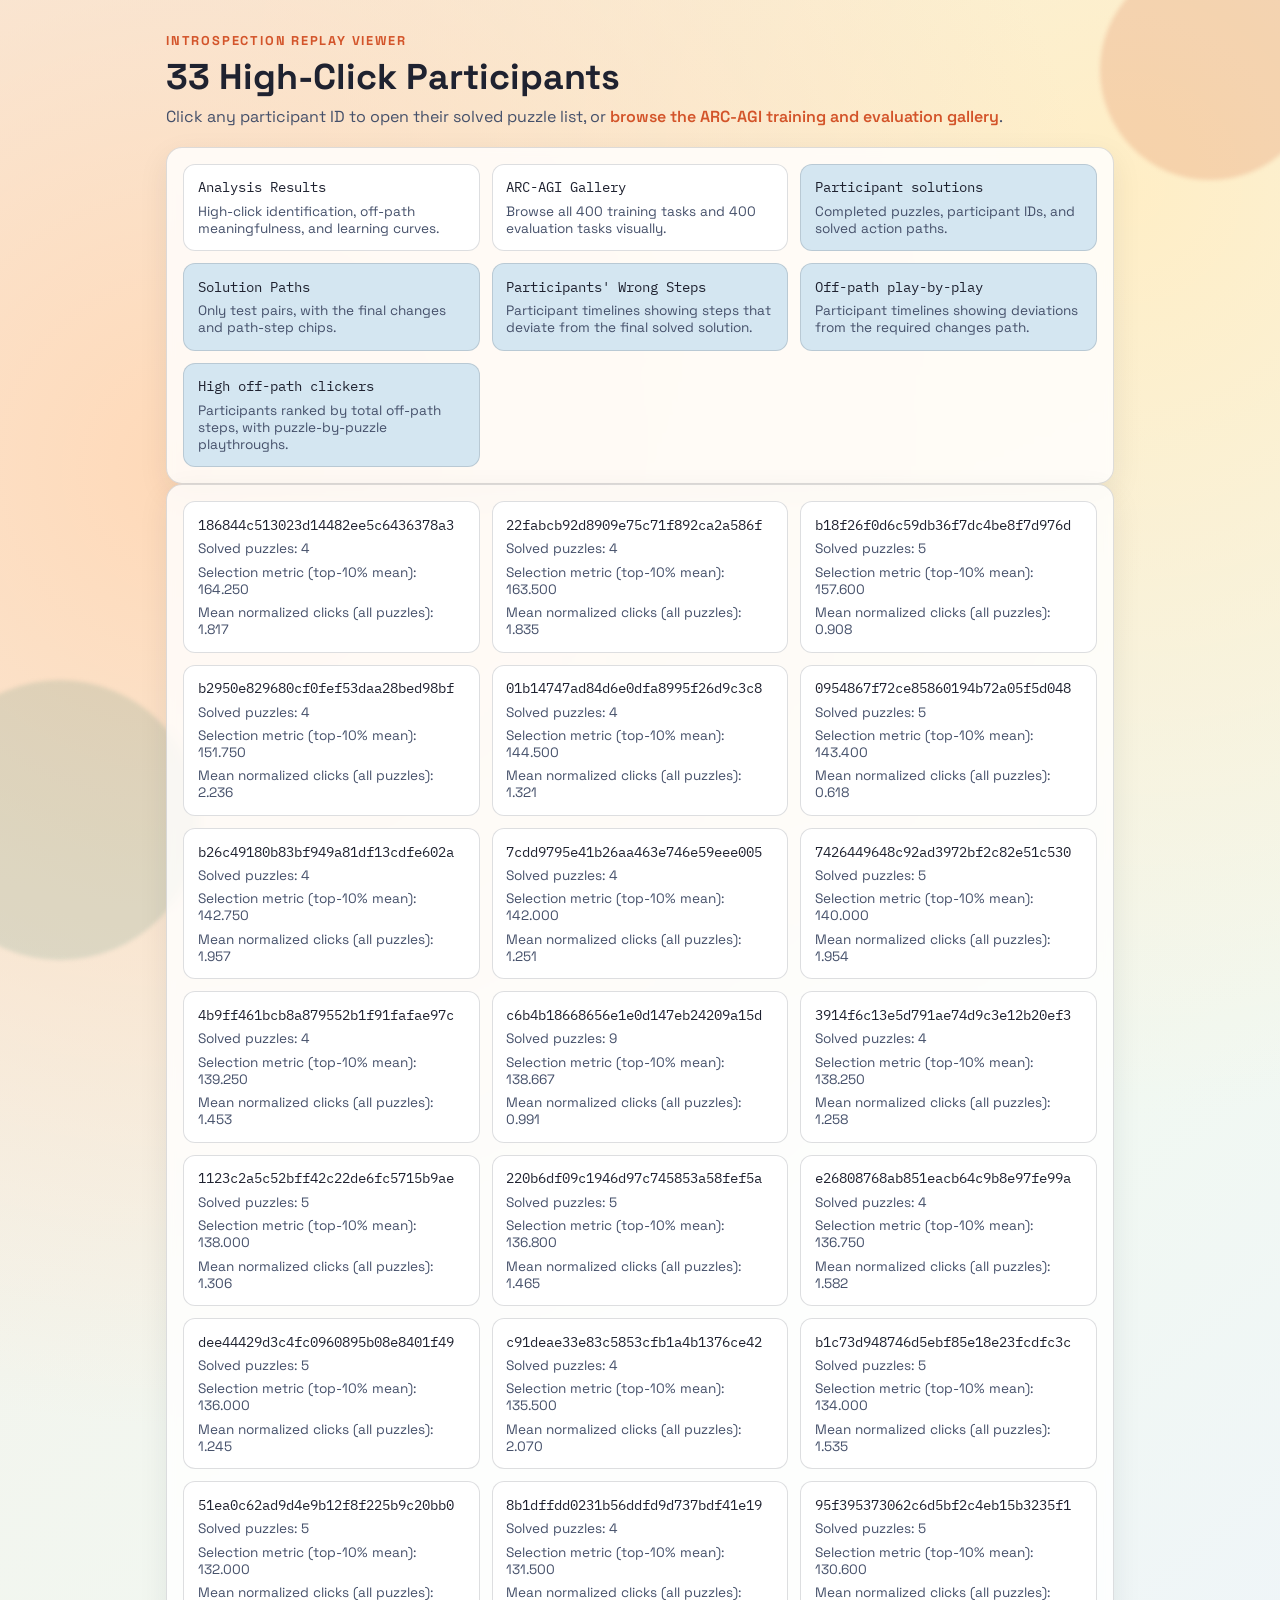
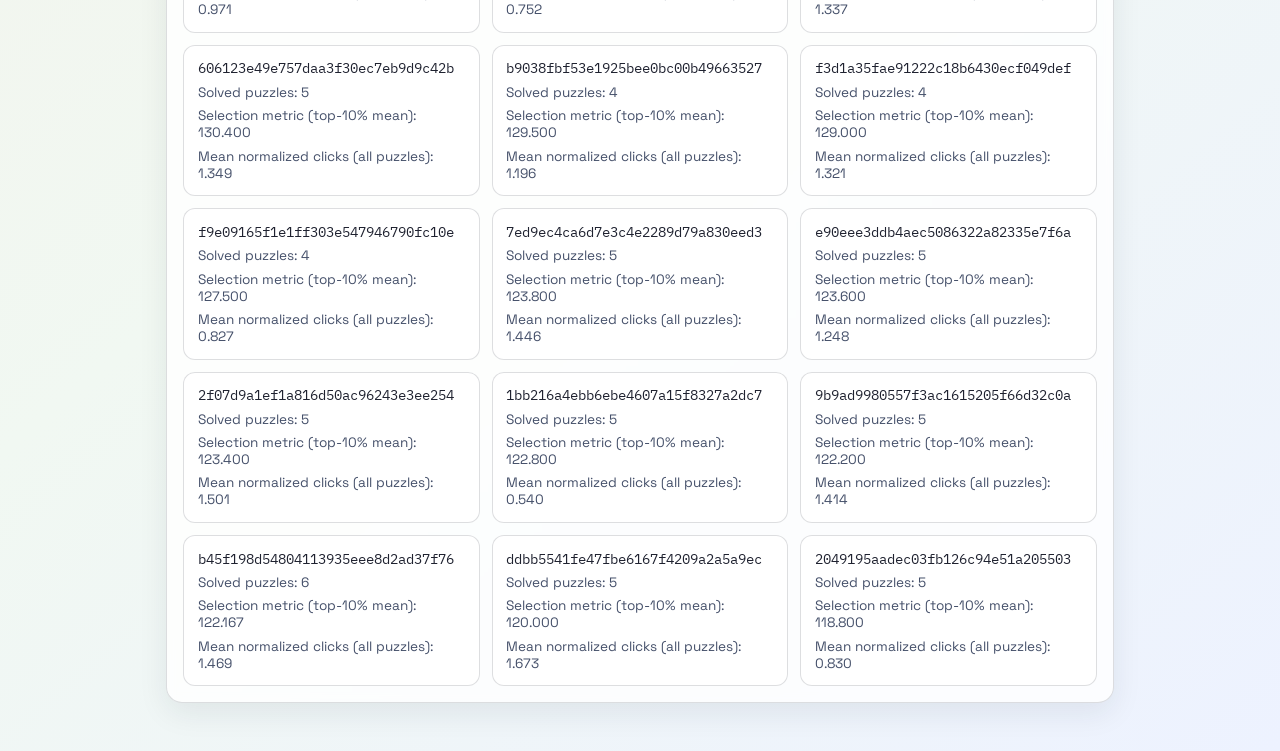
==== high_click_viewer/index.html @ cb62dc80 "Initial commit" ====
<!doctype html>
<html lang="en">
  <head>
    <meta charset="UTF-8" />
    <meta name="viewport" content="width=device-width, initial-scale=1.0" />
    <title>High-Click Participants</title>
    <link rel="preconnect" href="https://fonts.googleapis.com" />
    <link rel="preconnect" href="https://fonts.gstatic.com" crossorigin />
    <link
      href="https://fonts.googleapis.com/css2?family=Space+Grotesk:wght@400;600;700&family=IBM+Plex+Mono:wght@400;500&display=swap"
      rel="stylesheet"
    />
    <link rel="stylesheet" href="styles.css" />
  </head>
  <body>
    <div class="bg-shape bg-shape-1"></div>
    <div class="bg-shape bg-shape-2"></div>
    <main class="page">
      <header class="hero">
        <p class="eyebrow">Introspection Replay Viewer</p>
        <h1>33 High-Click Participants</h1>
        <p class="subtitle">
          Click any participant ID to open their solved puzzle list, or
          <a class="inline-link" href="arc_gallery.html">browse the ARC-AGI training and evaluation gallery</a>.
        </p>
      </header>
      <section class="card">
        <div class="grid-list site-links">
          <a class="tile-link training" href="analysis.html">
            <p class="id-line">Analysis Results</p>
            <p class="meta-line">High-click identification, off-path meaningfulness, and learning curves.</p>
          </a>
          <a class="tile-link training" href="arc_gallery.html">
            <p class="id-line">ARC-AGI Gallery</p>
            <p class="meta-line">Browse all 400 training tasks and 400 evaluation tasks visually.</p>
          </a>
          <a class="tile-link evaluation" href="participant_solutions.html">
            <p class="id-line">Participant solutions</p>
            <p class="meta-line">Completed puzzles, participant IDs, and solved action paths.</p>
          </a>
          <a class="tile-link evaluation" href="solution_paths.html">
            <p class="id-line">Solution Paths</p>
            <p class="meta-line">Only test pairs, with the final changes and path-step chips.</p>
          </a>
          <a class="tile-link evaluation" href="participants_wrong_steps.html">
            <p class="id-line">Participants' Wrong Steps</p>
            <p class="meta-line">Participant timelines showing steps that deviate from the final solved solution.</p>
          </a>
          <a class="tile-link evaluation" href="off_path_playbyplay.html">
            <p class="id-line">Off-path play-by-play</p>
            <p class="meta-line">Participant timelines showing deviations from the required changes path.</p>
          </a>
          <a class="tile-link evaluation" href="high_offpath_clickers.html">
            <p class="id-line">High off-path clickers</p>
            <p class="meta-line">Participants ranked by total off-path steps, with puzzle-by-puzzle playthroughs.</p>
          </a>
        </div>
      </section>
      <section class="card">
        <div id="participants" class="grid-list"></div>
      </section>
    </main>
    <script src="js/index.js"></script>
  </body>
</html>
---- high_click_viewer/styles.css ----
:root {
  --bg: #f5efe6;
  --ink: #1f2230;
  --muted: #45506a;
  --brand: #d3542a;
  --card: rgba(255, 255, 255, 0.82);
  --line: rgba(31, 34, 48, 0.15);
}

* {
  box-sizing: border-box;
}

body {
  margin: 0;
  min-height: 100vh;
  color: var(--ink);
  font-family: "Space Grotesk", sans-serif;
  background: radial-gradient(circle at 15% 20%, #ffd9b8, transparent 44%),
    radial-gradient(circle at 88% 8%, #ffeec6, transparent 38%),
    linear-gradient(140deg, #f5efe6, #f1f8f2 60%, #edf2ff);
}

h1,
h2,
p {
  margin: 0;
}

.bg-shape {
  position: fixed;
  border-radius: 999px;
  filter: blur(2px);
  pointer-events: none;
  z-index: 0;
}

.bg-shape-1 {
  width: 220px;
  height: 220px;
  background: rgba(211, 84, 42, 0.18);
  top: -40px;
  right: -40px;
}

.bg-shape-2 {
  width: 280px;
  height: 280px;
  background: rgba(63, 130, 109, 0.15);
  bottom: -60px;
  left: -80px;
}

.page {
  position: relative;
  z-index: 1;
  max-width: 980px;
  margin: 0 auto;
  padding: 2rem 1rem 3rem;
}

.page.wide {
  max-width: 1180px;
}

.hero {
  margin-bottom: 1.2rem;
  animation: fadeIn 380ms ease-out;
}

.hero.compact {
  margin-top: 0.5rem;
}

.eyebrow {
  color: var(--brand);
  font-size: 0.8rem;
  text-transform: uppercase;
  letter-spacing: 0.14em;
  font-weight: 700;
}

h1 {
  margin-top: 0.4rem;
  font-size: clamp(1.5rem, 2.8vw, 2.3rem);
  line-height: 1.2;
}

.subtitle {
  color: var(--muted);
  margin-top: 0.5rem;
}

.inline-link {
  color: var(--brand);
  text-decoration: none;
  font-weight: 600;
}

.inline-link:hover {
  text-decoration: underline;
}

.card {
  border: 1px solid var(--line);
  border-radius: 16px;
  background: var(--card);
  backdrop-filter: blur(4px);
  padding: 1rem;
  box-shadow: 0 10px 30px rgba(31, 34, 48, 0.08);
}

.grid-list {
  display: grid;
  grid-template-columns: repeat(auto-fill, minmax(280px, 1fr));
  gap: 0.75rem;
}

.site-links {
  grid-template-columns: repeat(auto-fit, minmax(280px, 1fr));
}

.tile-link {
  display: block;
  border: 1px solid var(--line);
  border-radius: 12px;
  padding: 0.85rem;
  text-decoration: none;
  color: inherit;
  background: #ffffff;
  transition: transform 120ms ease, border-color 120ms ease, background-color 120ms ease;
}

.tile-link.training {
  background: #ffffff;
}

.tile-link.evaluation {
  background: #d4e6f1;
}

.tile-link:hover {
  transform: translateY(-2px);
  border-color: rgba(211, 84, 42, 0.65);
}

.id-line {
  font-family: "IBM Plex Mono", monospace;
  font-size: 0.88rem;
  word-break: break-all;
}

.meta-line {
  margin-top: 0.4rem;
  font-size: 0.85rem;
  color: var(--muted);
}

.back-link {
  display: inline-block;
  margin-bottom: 1rem;
  color: var(--brand);
  text-decoration: none;
  font-weight: 600;
}

.replay-grid-wrap {
  display: grid;
  gap: 1rem;
  grid-template-columns: minmax(260px, 0.95fr) minmax(300px, 1fr) minmax(300px, 1fr);
}

.examples-pane {
  display: grid;
  gap: 0.8rem;
  align-content: start;
  max-height: 540px;
  overflow: auto;
  padding-right: 0.25rem;
}

.example-card {
  border: 1px solid var(--line);
  border-radius: 10px;
  background: rgba(255, 255, 255, 0.8);
  padding: 0.55rem;
}

.example-title {
  font-size: 0.8rem;
  color: var(--muted);
  margin-bottom: 0.4rem;
}

.example-grids {
  display: grid;
  grid-template-columns: 1fr 1fr;
  gap: 0.5rem;
}

.example-grid-label {
  font-size: 0.72rem;
  color: var(--muted);
  margin: 0 0 0.25rem;
}

.mini-arc-grid {
  display: grid;
  border: 1px solid var(--line);
  border-radius: 8px;
  overflow: hidden;
  width: 100%;
  max-width: 200px;
  aspect-ratio: 1;
  background: #fff;
}

.examples-empty {
  font-size: 0.85rem;
  color: var(--muted);
  line-height: 1.35;
}

.arc-grid {
  margin-top: 0.65rem;
  display: grid;
  border: 1px solid var(--line);
  border-radius: 12px;
  overflow: hidden;
  width: 100%;
  max-width: 520px;
  aspect-ratio: 1;
  background: #fff;
}

.cell {
  border: 1px solid rgba(0, 0, 0, 0.05);
}

.controls {
  margin-top: 1rem;
  display: grid;
  gap: 0.9rem;
}

.semantic-panel {
  margin-top: 1rem;
}

.semantic-label {
  margin-top: 0.75rem;
  font-size: 0.8rem;
  color: var(--muted);
  text-transform: uppercase;
  letter-spacing: 0.06em;
}

.semantic-text {
  margin-top: 0.3rem;
  padding: 0.65rem 0.75rem;
  border: 1px solid var(--line);
  border-radius: 10px;
  background: rgba(255, 255, 255, 0.75);
  min-height: 2.2rem;
  line-height: 1.35;
}

.timeline-row {
  display: grid;
  gap: 0.5rem;
}

#frameSlider {
  width: 100%;
}

#frameLabel,
#actionInfo {
  font-family: "IBM Plex Mono", monospace;
  font-size: 0.85rem;
  color: var(--muted);
}

.order-badge {
  font-weight: 600;
  color: var(--brand);
}

.button-row {
  display: flex;
  flex-wrap: wrap;
  gap: 0.5rem;
}

button,
select {
  border: 1px solid var(--line);
  border-radius: 10px;
  background: #fff;
  color: var(--ink);
  font: inherit;
  padding: 0.45rem 0.8rem;
}

button {
  cursor: pointer;
}

.speed-row {
  display: flex;
  align-items: center;
  gap: 0.6rem;
}

.gallery-layout {
  display: grid;
  gap: 1rem;
  grid-template-columns: minmax(320px, 0.95fr) minmax(340px, 1.05fr);
}

.solution-layout {
  display: grid;
  gap: 1rem;
  grid-template-columns: minmax(320px, 0.95fr) minmax(360px, 1.05fr);
}

.solution-grid-three {
  display: grid;
  gap: 0.75rem;
  grid-template-columns: repeat(3, minmax(0, 1fr));
}

.gallery-toolbar {
  display: grid;
  gap: 0.75rem;
}

.filter-row {
  display: flex;
  flex-wrap: wrap;
  gap: 0.5rem;
}

.filter-button {
  padding: 0.45rem 0.75rem;
  border: 1px solid var(--line);
  border-radius: 999px;
  background: #fff;
  cursor: pointer;
}

.filter-button.is-active {
  background: var(--ink);
  color: #fff;
  border-color: var(--ink);
}

.data-filter-button {
  padding: 0.45rem 0.75rem;
  border: 1px solid rgba(47, 143, 78, 0.35);
  border-radius: 999px;
  background: #fff;
  color: var(--ink);
  cursor: pointer;
}

.data-filter-button.is-active {
  background: #2f8f4e;
  color: #fff;
  border-color: #2f8f4e;
}

.data-filter-button:hover {
  border-color: rgba(47, 143, 78, 0.65);
}

.task-search {
  width: 100%;
  max-width: 420px;
  padding: 0.65rem 0.8rem;
  border: 1px solid var(--line);
  border-radius: 10px;
  font: inherit;
  background: #fff;
  color: var(--ink);
}

.gallery-status {
  font-size: 0.85rem;
  color: var(--muted);
}

.gallery-detail {
  display: grid;
  gap: 0.9rem;
  align-content: start;
}

.gallery-detail-empty {
  color: var(--muted);
  line-height: 1.45;
}

.task-detail-header {
  display: grid;
  gap: 0.35rem;
}

.task-badge-row {
  display: flex;
  flex-wrap: wrap;
  gap: 0.45rem;
}

.task-badge {
  display: inline-flex;
  align-items: center;
  gap: 0.35rem;
  padding: 0.25rem 0.6rem;
  border-radius: 999px;
  background: rgba(31, 34, 48, 0.08);
  color: var(--muted);
  font-size: 0.8rem;
}

.task-grid {
  display: grid;
  gap: 0.6rem;
  grid-template-columns: repeat(auto-fill, minmax(210px, 1fr));
}

.task-card {
  display: grid;
  gap: 0.65rem;
  width: 100%;
  text-align: left;
  border: 1px solid var(--line);
  border-radius: 14px;
  background: rgba(255, 255, 255, 0.92);
  padding: 0.85rem;
  cursor: pointer;
  transition: transform 120ms ease, border-color 120ms ease, box-shadow 120ms ease;
}

.task-card:hover {
  transform: translateY(-2px);
  border-color: rgba(211, 84, 42, 0.65);
  box-shadow: 0 10px 24px rgba(31, 34, 48, 0.08);
}

.task-card.is-active {
  border-color: rgba(211, 84, 42, 0.9);
  box-shadow: 0 10px 24px rgba(211, 84, 42, 0.14);
}

.task-card.is-hidden {
  display: none;
}

.task-card-title {
  font-family: "IBM Plex Mono", monospace;
  font-size: 0.86rem;
  word-break: break-all;
}

.task-card-meta {
  font-size: 0.8rem;
  color: var(--muted);
}

.solution-summary-list {
  display: grid;
  gap: 0.5rem;
}

.solution-paths {
  display: grid;
  gap: 0.75rem;
}

.solution-path-card {
  border: 1px solid var(--line);
  border-radius: 12px;
  background: rgba(255, 255, 255, 0.82);
  padding: 0.75rem;
}

.solution-path-header {
  display: flex;
  flex-wrap: wrap;
  align-items: center;
  gap: 0.45rem;
  margin-bottom: 0.55rem;
}

.solution-path-title {
  font-weight: 700;
}

.participant-chip,
.action-chip,
.step-chip {
  display: inline-flex;
  align-items: center;
  border-radius: 999px;
  border: 1px solid var(--line);
  background: #fff;
  padding: 0.25rem 0.55rem;
  font-size: 0.76rem;
}

.action-chip {
  background: rgba(31, 34, 48, 0.04);
}

.step-chip {
  background: rgba(31, 34, 48, 0.05);
  border-color: rgba(31, 34, 48, 0.12);
}

.step-chip.is-resize {
  background: rgba(211, 84, 42, 0.12);
  border-color: rgba(211, 84, 42, 0.35);
}

.solution-empty {
  color: var(--muted);
  line-height: 1.45;
}

.solution-test-grid {
  display: grid;
  gap: 0.75rem;
}

.playbyplay-layout {
  display: grid;
  gap: 1rem;
  grid-template-columns: minmax(320px, 0.95fr) minmax(360px, 1.05fr);
}

.playbyplay-layout > div {
  min-width: 0;
}

.offpath-replay-grid-wrap {
  display: grid;
  gap: 0.85rem;
  grid-template-columns: repeat(3, minmax(0, 1fr));
  align-items: start;
}

.offpath-replay-grid-wrap .arc-grid {
  max-width: 100%;
}

.playbyplay-cards {
  display: grid;
  gap: 0.75rem;
}

.playbyplay-card {
  border: 1px solid var(--line);
  border-radius: 12px;
  background: rgba(255, 255, 255, 0.82);
  padding: 0.75rem;
}

.playbyplay-card.is-active {
  border-color: rgba(211, 84, 42, 0.95);
  box-shadow: 0 10px 24px rgba(211, 84, 42, 0.14);
}

.playbyplay-card-header {
  display: flex;
  flex-wrap: wrap;
  align-items: center;
  gap: 0.45rem;
  margin-bottom: 0.55rem;
}

.playbyplay-title {
  font-weight: 700;
}

.playbyplay-timeline {
  display: grid;
  gap: 0.45rem;
}

.playbyplay-step {
  display: grid;
  gap: 0.2rem;
  padding: 0.5rem 0.65rem;
  border: 1px solid rgba(211, 84, 42, 0.22);
  border-radius: 10px;
  background: rgba(211, 84, 42, 0.05);
}

.playbyplay-step.is-active {
  border-color: rgba(211, 84, 42, 0.95);
  background: rgba(211, 84, 42, 0.12);
}

.playbyplay-step-head {
  display: flex;
  flex-wrap: wrap;
  gap: 0.4rem;
  align-items: center;
}

.playbyplay-step-index {
  font-family: "IBM Plex Mono", monospace;
  color: var(--brand);
  font-size: 0.76rem;
  font-weight: 700;
}

.playbyplay-step-label {
  font-family: "IBM Plex Mono", monospace;
  font-size: 0.8rem;
}

.playbyplay-step-reason {
  font-size: 0.78rem;
  color: var(--muted);
}

.playbyplay-empty {
  color: var(--muted);
  line-height: 1.45;
}

.diff-empty {
  border: 1px dashed rgba(31, 34, 48, 0.08);
}

.diff-filled {
  border: 1px solid rgba(31, 34, 48, 0.18);
}

.task-preview-grid {
  display: grid;
  gap: 0.45rem;
  grid-template-columns: repeat(3, minmax(0, 1fr));
}

.task-preview-item {
  display: grid;
  gap: 0.2rem;
}

.task-preview-label {
  font-size: 0.68rem;
  color: var(--muted);
  text-transform: uppercase;
  letter-spacing: 0.06em;
}

.task-preview-loading,
.task-preview-empty {
  min-height: 0.95rem;
  font-size: 0.78rem;
  color: var(--muted);
}

.solution-layout {
  display: grid;
  gap: 1rem;
  grid-template-columns: minmax(320px, 0.95fr) minmax(360px, 1.05fr);
}

.solution-summary-list {
  display: grid;
  gap: 0.5rem;
}

.solution-summary-row {
  display: flex;
  flex-wrap: wrap;
  gap: 0.4rem;
}

.solution-paths {
  display: grid;
  gap: 0.75rem;
}

.solution-path-card {
  border: 1px solid var(--line);
  border-radius: 12px;
  background: rgba(255, 255, 255, 0.82);
  padding: 0.75rem;
}

.solution-path-header {
  display: flex;
  flex-wrap: wrap;
  align-items: center;
  gap: 0.45rem;
  margin-bottom: 0.55rem;
}

.solution-path-title {
  font-weight: 700;
}

.chip-row {
  display: flex;
  flex-wrap: wrap;
  gap: 0.35rem;
}

.participant-chip,
.action-chip {
  display: inline-flex;
  align-items: center;
  border-radius: 999px;
  border: 1px solid var(--line);
  background: #fff;
  padding: 0.25rem 0.55rem;
  font-size: 0.76rem;
}

.action-chip {
  background: rgba(31, 34, 48, 0.04);
}

.action-chip.is-submit {
  background: rgba(211, 84, 42, 0.12);
  border-color: rgba(211, 84, 42, 0.45);
}

.offpath-chip {
  display: inline-flex;
  align-items: center;
  border-radius: 999px;
  border: 1px solid rgba(211, 84, 42, 0.35);
  background: rgba(211, 84, 42, 0.08);
  color: var(--ink);
  padding: 0.25rem 0.55rem;
  font-size: 0.76rem;
}

.offpath-chip::before {
  content: "off-path";
  margin-right: 0.35rem;
  font-size: 0.68rem;
  color: var(--brand);
  text-transform: uppercase;
  letter-spacing: 0.05em;
}

.solution-empty {
  color: var(--muted);
  line-height: 1.45;
}

.solution-test-grid {
  display: grid;
  gap: 0.75rem;
}

/* ── Analysis page ──────────────────────────────────────────── */

.analysis-section {
  margin-top: 1.5rem;
  display: grid;
  gap: 1rem;
}

.section-heading {
  font-size: 1.15rem;
  font-weight: 700;
  margin: 0 0 0.1rem;
  letter-spacing: -0.01em;
}

.section-intro {
  color: var(--muted);
  line-height: 1.55;
  margin-bottom: 0.25rem;
}

.stat-grid {
  display: grid;
  grid-template-columns: repeat(auto-fill, minmax(160px, 1fr));
  gap: 0.75rem;
}

.stat-card {
  border: 1px solid var(--line);
  border-radius: 14px;
  background: rgba(255, 255, 255, 0.9);
  padding: 1rem 1rem 0.85rem;
  display: grid;
  gap: 0.25rem;
}

.stat-value {
  font-size: 1.85rem;
  font-weight: 700;
  line-height: 1;
  color: var(--ink);
}

.stat-value.accent {
  color: var(--brand);
}

.stat-label {
  font-size: 0.8rem;
  color: var(--muted);
  line-height: 1.35;
}

.sig-badge {
  display: inline-flex;
  align-items: center;
  gap: 0.25rem;
  padding: 0.2rem 0.55rem;
  border-radius: 999px;
  font-size: 0.72rem;
  font-weight: 700;
  letter-spacing: 0.04em;
  text-transform: uppercase;
}

.sig-badge.positive {
  background: rgba(46, 160, 67, 0.12);
  color: #1a7f37;
  border: 1px solid rgba(46, 160, 67, 0.3);
}

.sig-badge.negative {
  background: rgba(211, 84, 42, 0.1);
  color: var(--brand);
  border: 1px solid rgba(211, 84, 42, 0.28);
}

.sig-badge.neutral {
  background: rgba(31, 34, 48, 0.06);
  color: var(--muted);
  border: 1px solid var(--line);
}

.finding-list {
  display: grid;
  gap: 0.55rem;
  list-style: none;
  padding: 0;
  margin: 0;
}

.finding-item {
  display: flex;
  align-items: baseline;
  gap: 0.6rem;
  font-size: 0.9rem;
  line-height: 1.45;
}

.finding-item::before {
  content: "→";
  color: var(--brand);
  font-weight: 700;
  flex-shrink: 0;
}

.analysis-figure {
  border: 1px solid var(--line);
  border-radius: 14px;
  overflow: hidden;
  background: #fff;
}

.analysis-figure img {
  width: 100%;
  display: block;
}

.analysis-figure figcaption {
  padding: 0.65rem 0.9rem;
  font-size: 0.8rem;
  color: var(--muted);
  border-top: 1px solid var(--line);
  line-height: 1.45;
}

.analysis-table {
  width: 100%;
  border-collapse: collapse;
  font-size: 0.85rem;
}

.analysis-table th {
  text-align: left;
  font-weight: 700;
  padding: 0.5rem 0.75rem;
  border-bottom: 2px solid var(--line);
  color: var(--muted);
  font-size: 0.78rem;
  text-transform: uppercase;
  letter-spacing: 0.06em;
}

.analysis-table td {
  padding: 0.5rem 0.75rem;
  border-bottom: 1px solid rgba(31, 34, 48, 0.08);
  vertical-align: top;
}

.analysis-table tr:last-child td {
  border-bottom: none;
}

.analysis-table td.mono {
  font-family: "IBM Plex Mono", monospace;
  font-size: 0.8rem;
}

.analysis-table td.num {
  text-align: right;
  font-family: "IBM Plex Mono", monospace;
  font-size: 0.82rem;
}

.trend-row-positive td {
  background: rgba(46, 160, 67, 0.05);
}

.trend-row-negative td {
  background: rgba(211, 84, 42, 0.05);
}

.analysis-two-col {
  display: grid;
  gap: 1rem;
  grid-template-columns: 1fr 1fr;
}

@media (max-width: 720px) {
  .analysis-two-col {
    grid-template-columns: 1fr;
  }
  .stat-grid {
    grid-template-columns: repeat(2, 1fr);
  }
}

/* ── End analysis page ──────────────────────────────────────── */

@keyframes fadeIn {
  from {
    opacity: 0;
    transform: translateY(6px);
  }
  to {
    opacity: 1;
    transform: translateY(0);
  }
}

@media (max-width: 640px) {
  .page {
    padding: 1rem 0.75rem 2rem;
  }

  .grid-list {
    grid-template-columns: 1fr;
  }
}

@media (max-width: 960px) {
  .replay-grid-wrap {
    grid-template-columns: 1fr;
  }

  .gallery-layout {
    grid-template-columns: 1fr;
  }

  .solution-layout {
    grid-template-columns: 1fr;
  }

  .playbyplay-layout {
    grid-template-columns: 1fr;
  }

  .offpath-replay-grid-wrap {
    grid-template-columns: 1fr;
  }

  .solution-grid-three {
    grid-template-columns: 1fr;
  }

  .solution-layout {
    grid-template-columns: 1fr;
  }
}
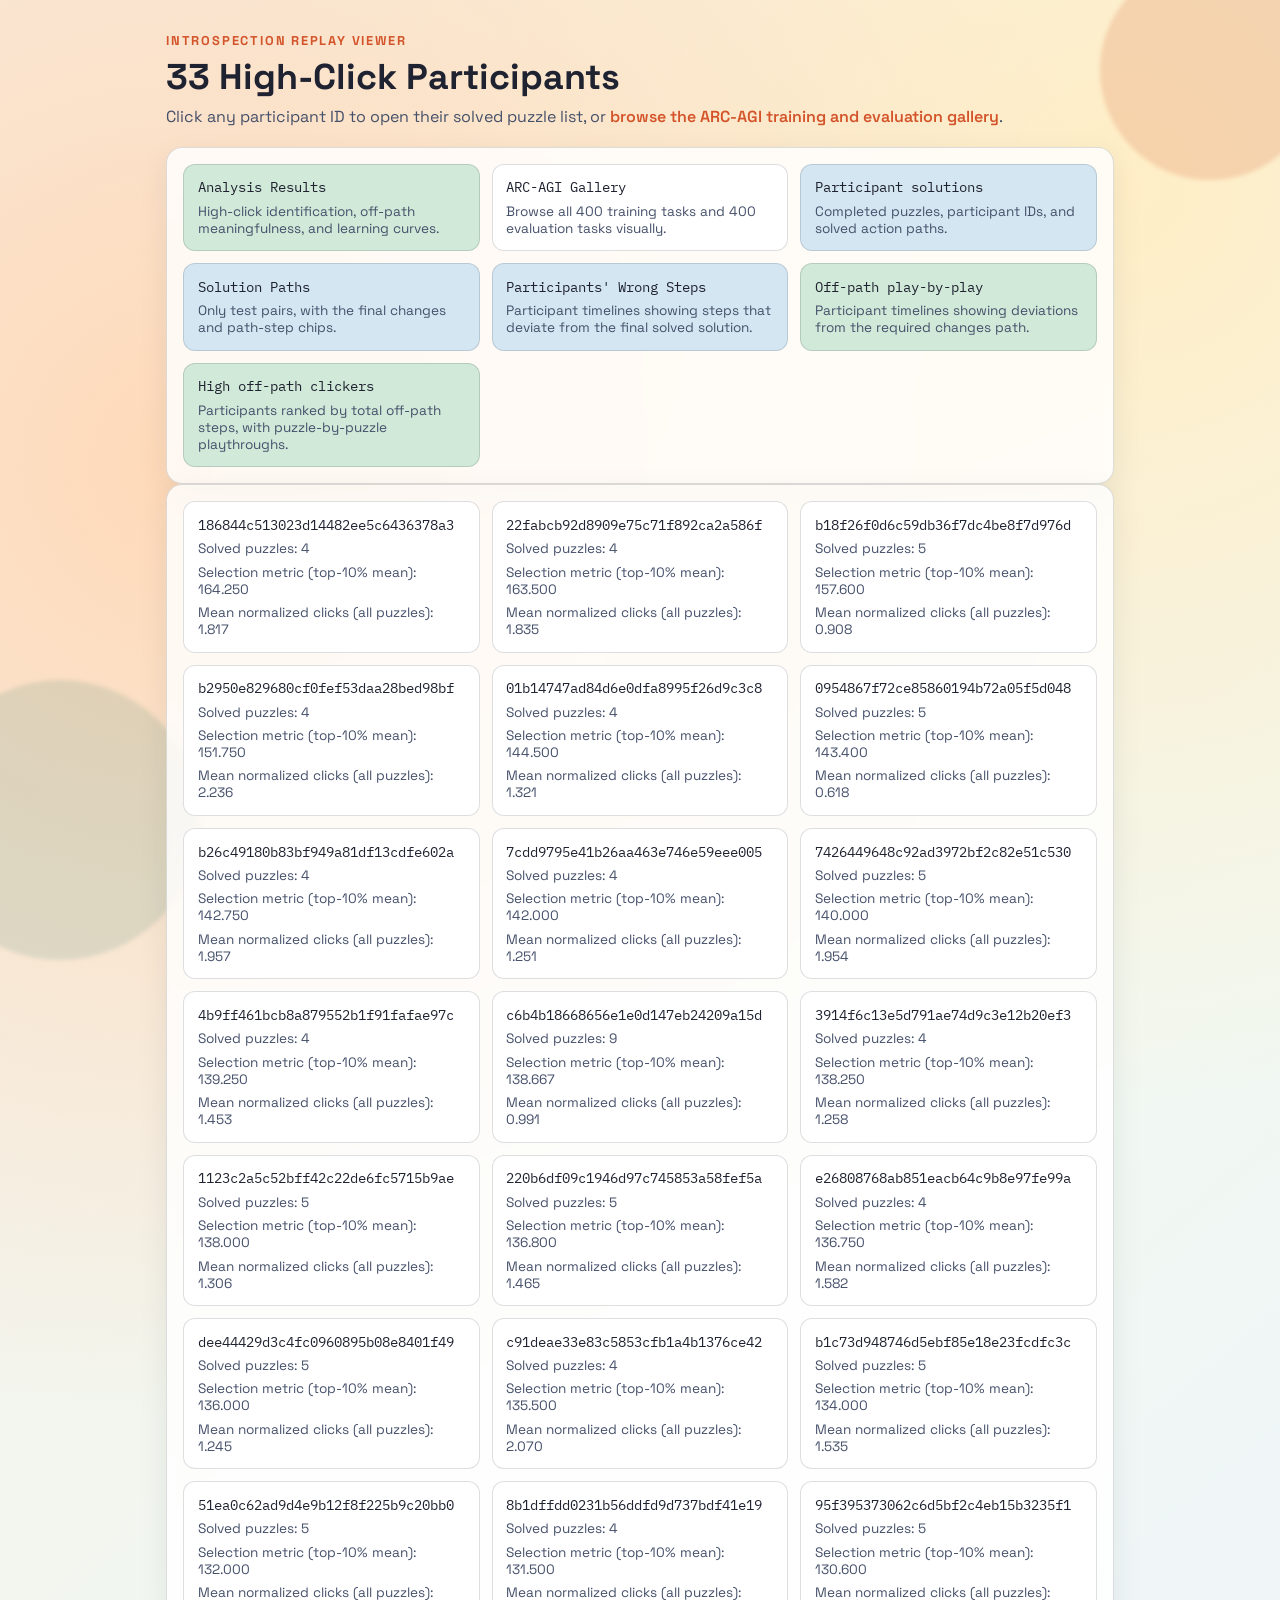
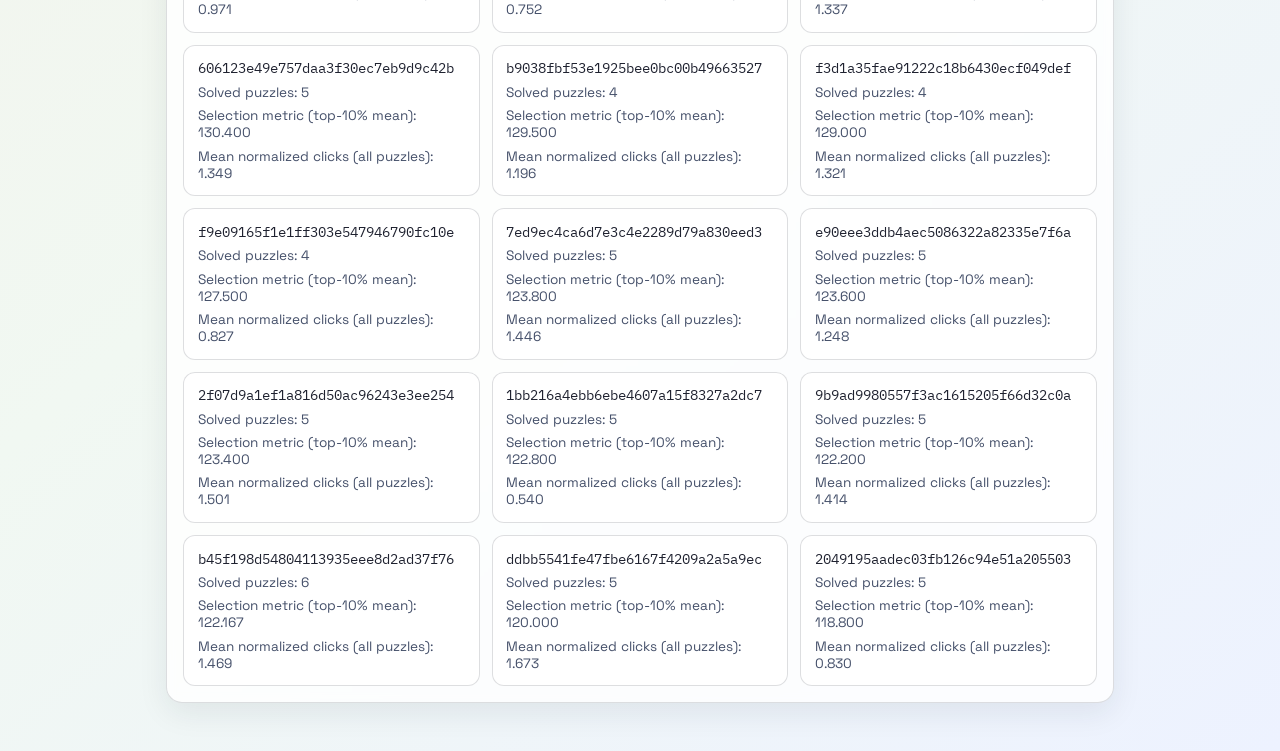
==== commit 3cd70d45: "Page color change" ====
--- a/high_click_viewer/index.html
+++ b/high_click_viewer/index.html
@@ -26,7 +26,7 @@
       </header>
       <section class="card">
         <div class="grid-list site-links">
-          <a class="tile-link training" href="analysis.html">
+          <a class="tile-link green" href="analysis.html">
             <p class="id-line">Analysis Results</p>
             <p class="meta-line">High-click identification, off-path meaningfulness, and learning curves.</p>
           </a>
@@ -46,11 +46,11 @@
             <p class="id-line">Participants' Wrong Steps</p>
             <p class="meta-line">Participant timelines showing steps that deviate from the final solved solution.</p>
           </a>
-          <a class="tile-link evaluation" href="off_path_playbyplay.html">
+          <a class="tile-link green" href="off_path_playbyplay.html">
             <p class="id-line">Off-path play-by-play</p>
             <p class="meta-line">Participant timelines showing deviations from the required changes path.</p>
           </a>
-          <a class="tile-link evaluation" href="high_offpath_clickers.html">
+          <a class="tile-link green" href="high_offpath_clickers.html">
             <p class="id-line">High off-path clickers</p>
             <p class="meta-line">Participants ranked by total off-path steps, with puzzle-by-puzzle playthroughs.</p>
           </a>
--- a/high_click_viewer/styles.css
+++ b/high_click_viewer/styles.css
@@ -137,6 +137,10 @@
 
 .tile-link.evaluation {
   background: #d4e6f1;
+}
+
+.tile-link.green {
+  background: #d1e9d8;
 }
 
 .tile-link:hover {
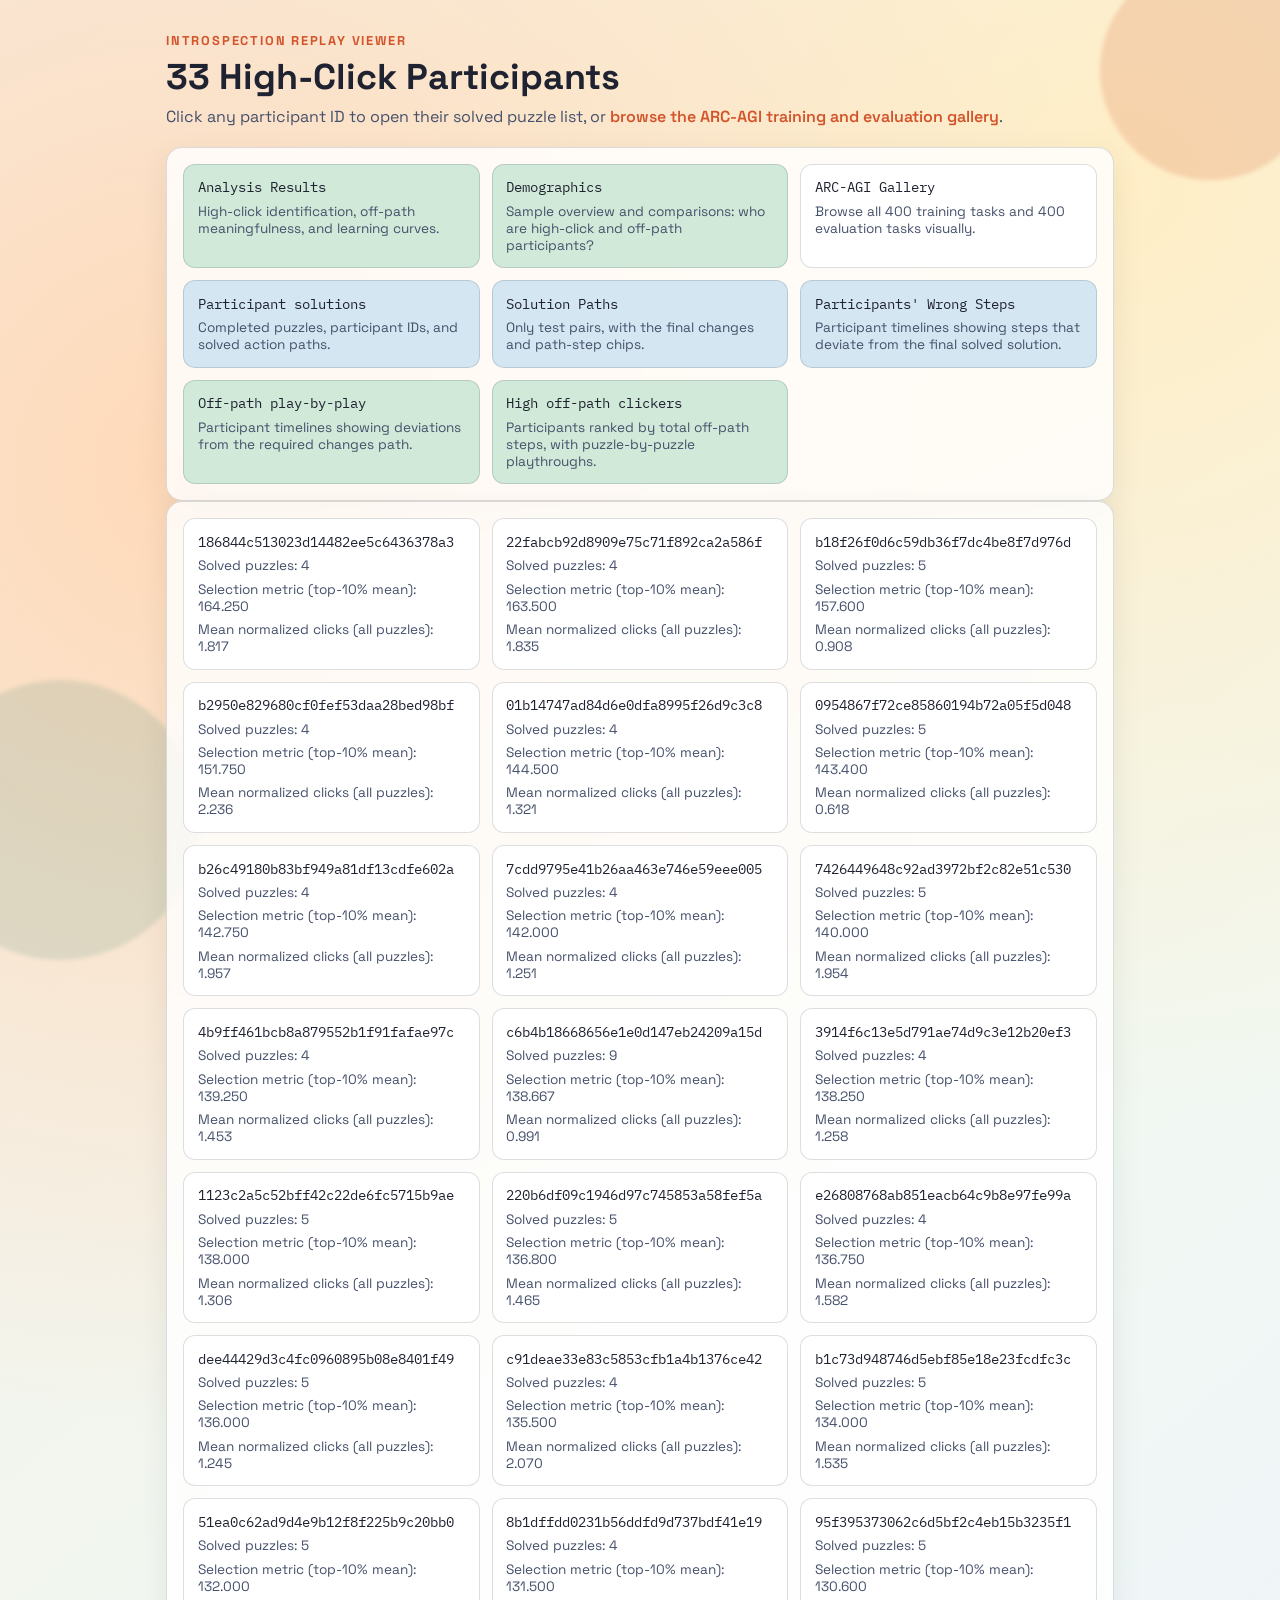
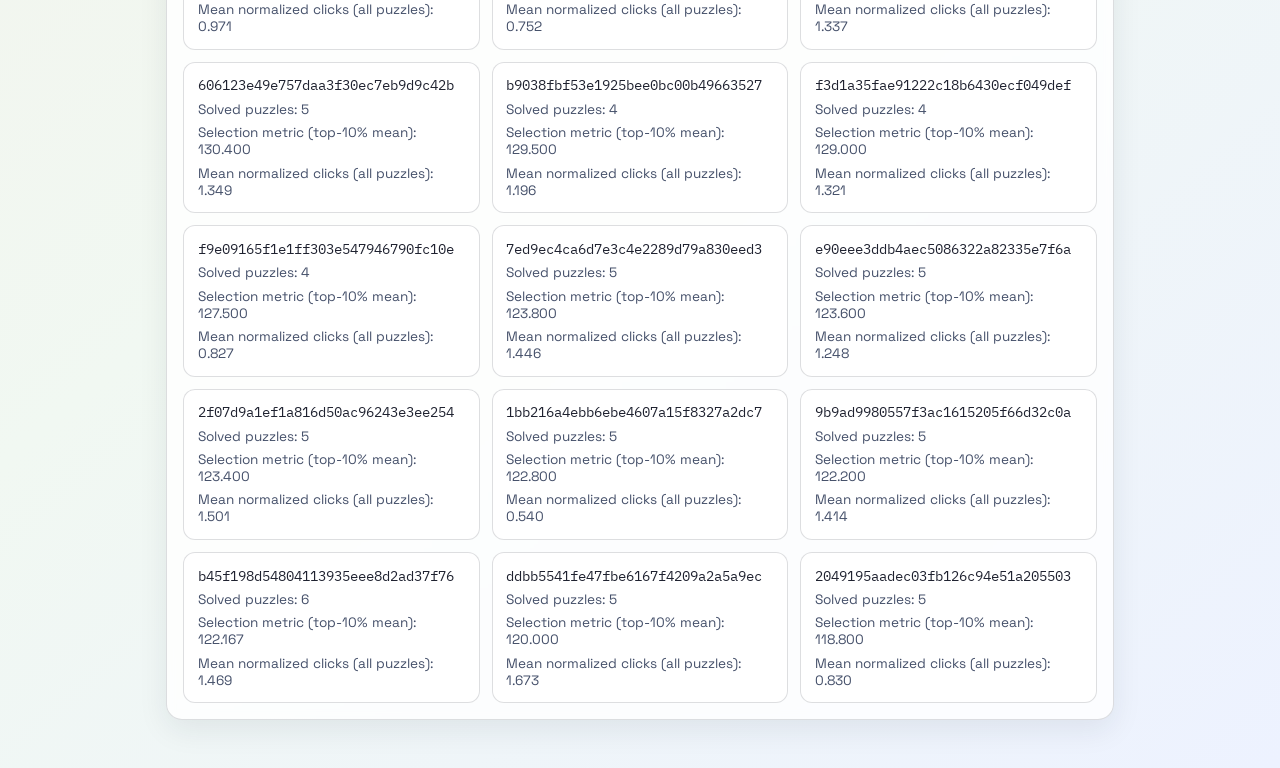
==== commit 700ff046: "Demographics analysis" ====
--- a/high_click_viewer/index.html
+++ b/high_click_viewer/index.html
@@ -29,6 +29,10 @@
           <a class="tile-link green" href="analysis.html">
             <p class="id-line">Analysis Results</p>
             <p class="meta-line">High-click identification, off-path meaningfulness, and learning curves.</p>
+          </a>
+          <a class="tile-link green" href="demographics.html">
+            <p class="id-line">Demographics</p>
+            <p class="meta-line">Sample overview and comparisons: who are high-click and off-path participants?</p>
           </a>
           <a class="tile-link training" href="arc_gallery.html">
             <p class="id-line">ARC-AGI Gallery</p>
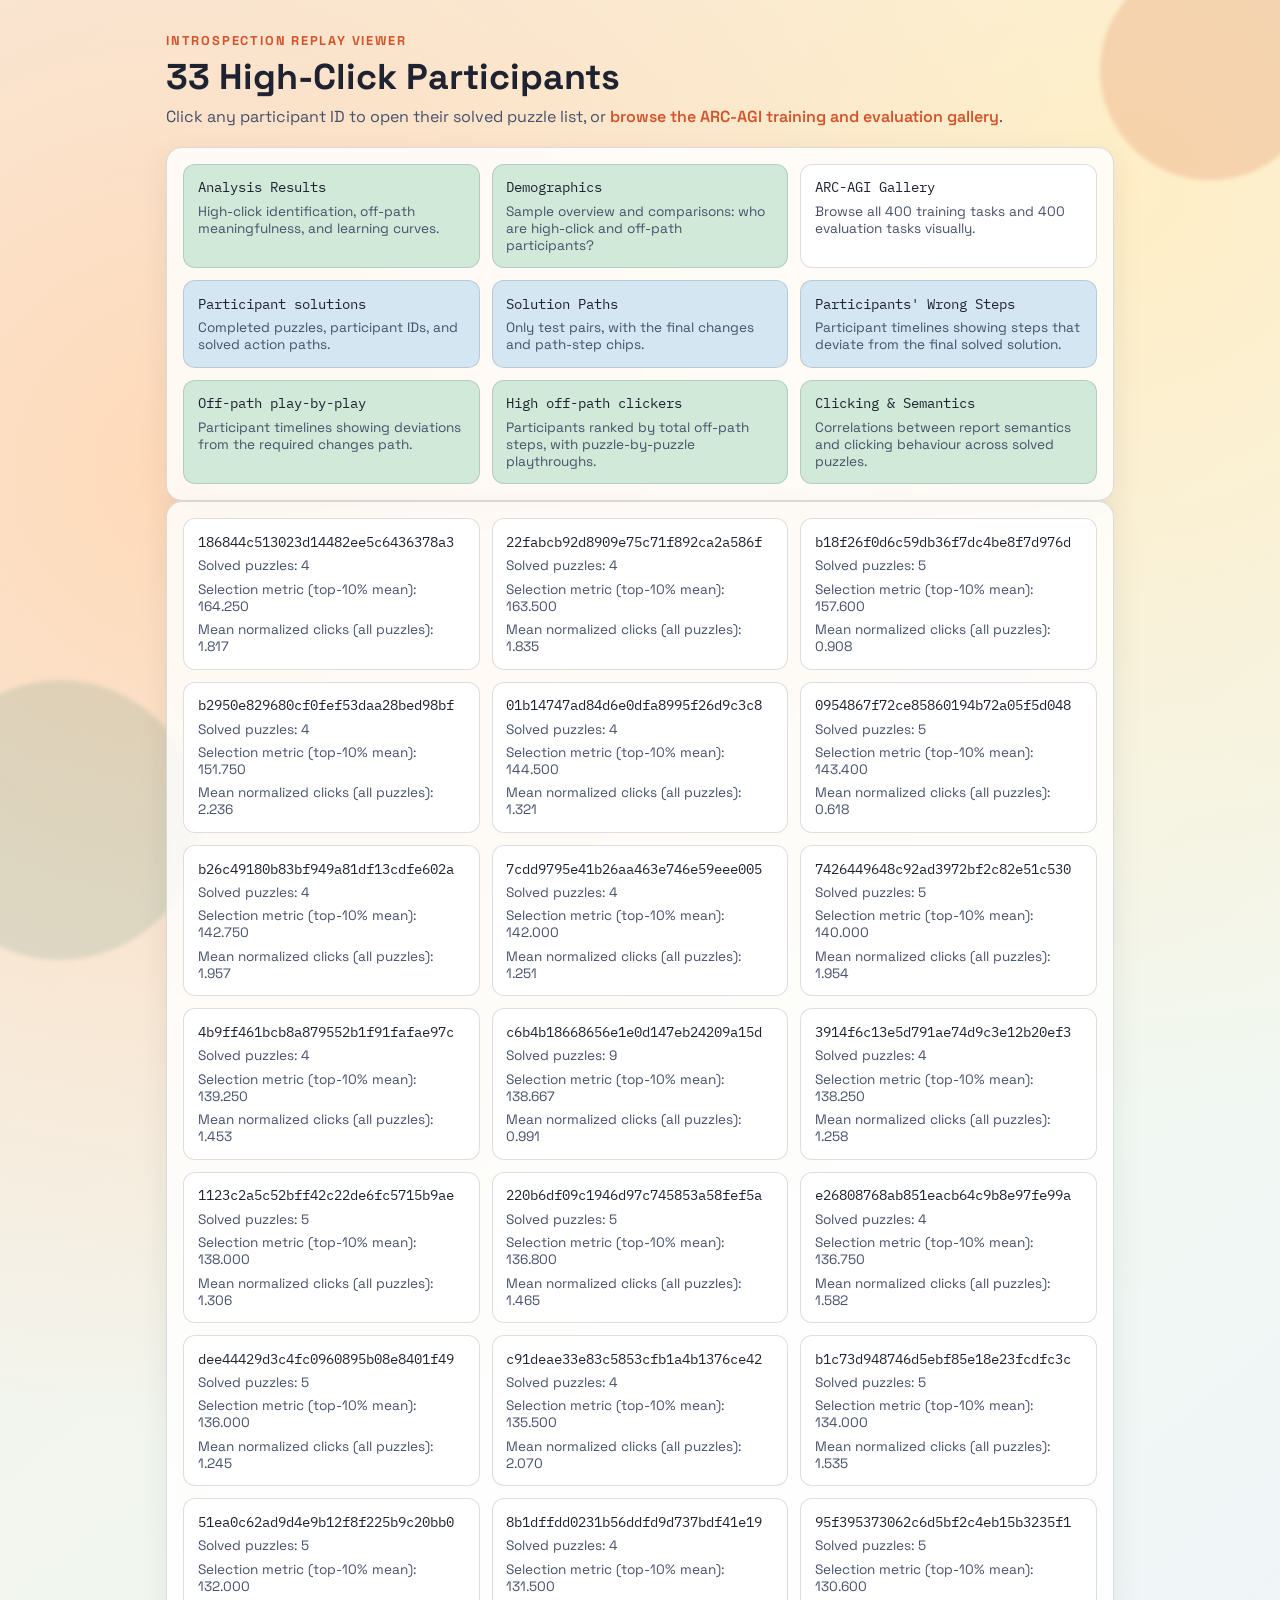
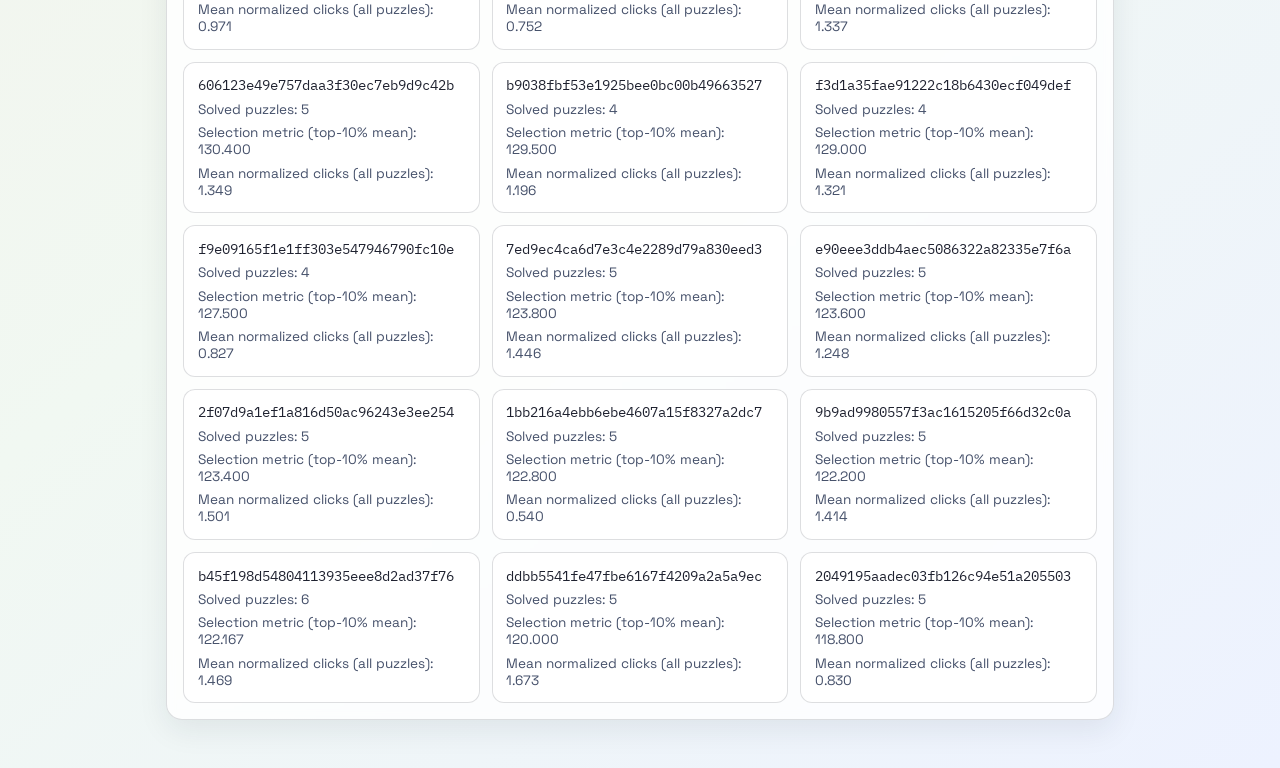
==== commit 383e3efb: "Demopgrahics update" ====
--- a/high_click_viewer/index.html
+++ b/high_click_viewer/index.html
@@ -58,6 +58,10 @@
             <p class="id-line">High off-path clickers</p>
             <p class="meta-line">Participants ranked by total off-path steps, with puzzle-by-puzzle playthroughs.</p>
           </a>
+          <a class="tile-link green" href="clicking_and_semantics.html">
+            <p class="id-line">Clicking &amp; Semantics</p>
+            <p class="meta-line">Correlations between report semantics and clicking behaviour across solved puzzles.</p>
+          </a>
         </div>
       </section>
       <section class="card">
